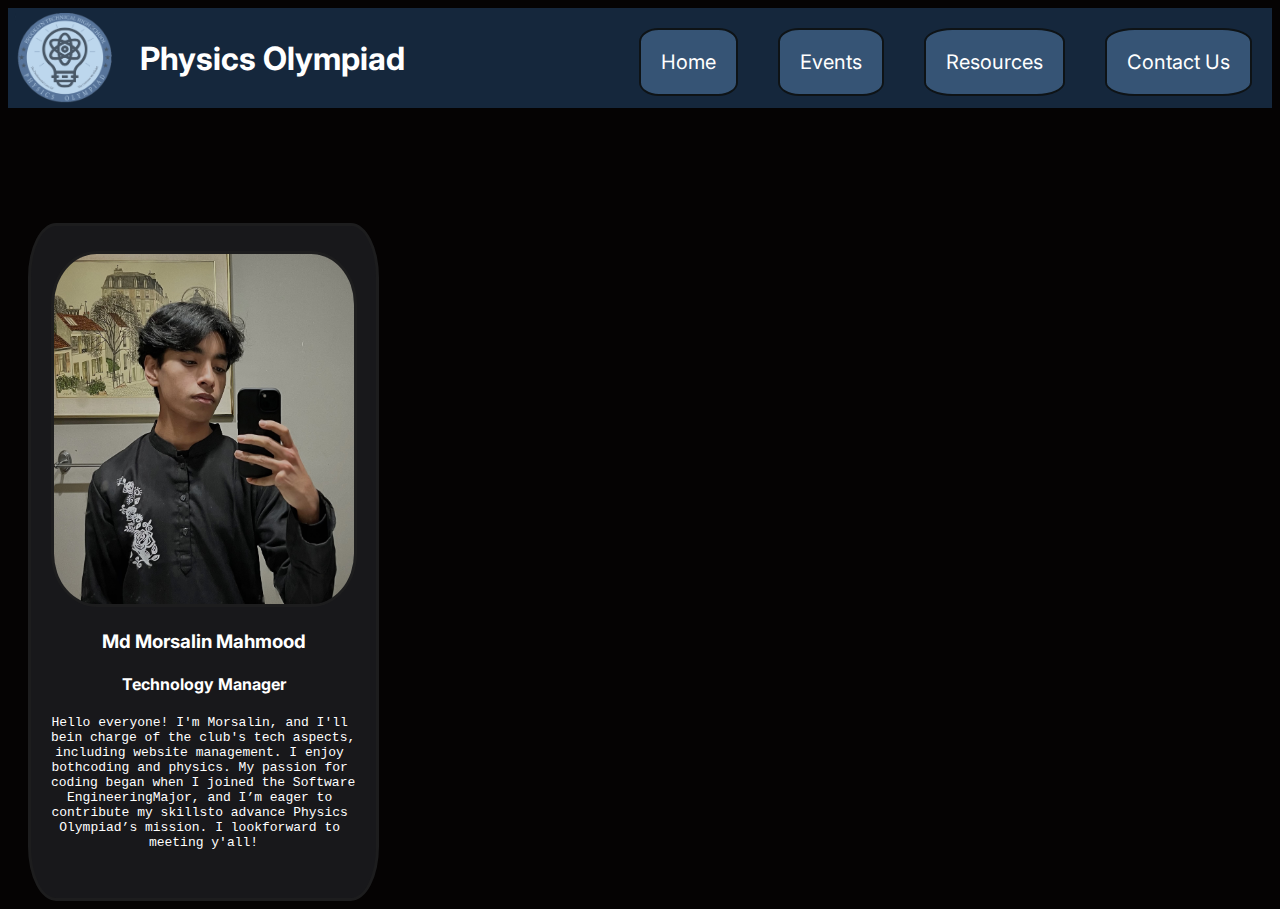
==== contact.html @ ce55f1a2 "home page done, started contact" ====
<!DOCTYPE html>
<html lang="en">
<head>
    <link rel="stylesheet" href="https://fonts.googleapis.com/css2?family=Inter:wght@100..900&display=swap">
    <link rel="icon" type="image/x-icon" href="favicon.png">
    <link rel = "stylesheet" href = style.css> </link>
    <title>Physics Olympiad - Contact Us</title>
</head>
<body>
    <div class="home-top">
        <img src="physics logo.png" alt="Logo">
        <h1>Physics Olympiad</h1>
        <ul>
          <li><a href="contact.html">Contact Us</a></li>
          <li><a href="resource.html">Resources</a></li>
          <li><a href="events.html">Events</a></li>
          <li><a href="index.html">Home</a></li>
        </ul>
      </div>
      <div class="exec1">
        <img src="morsalin pic.jpg" alt="Morsalin" class="pfp">
        <div class="description"></div>
          <h3>Md Morsalin Mahmood</h2>
          <h4>Technology Manager</h4>
          <pre>
Hello everyone! I'm Morsalin, and I'll 
bein charge of the club's tech aspects, 
including website management. I enjoy 
bothcoding and physics. My passion for 
coding began when I joined the Software 
EngineeringMajor, and I’m eager to 
contribute my skillsto advance Physics 
Olympiad’s mission. I lookforward to 
meeting y'all!
          </pre>
        </div>
      </div>
</body>
</html>
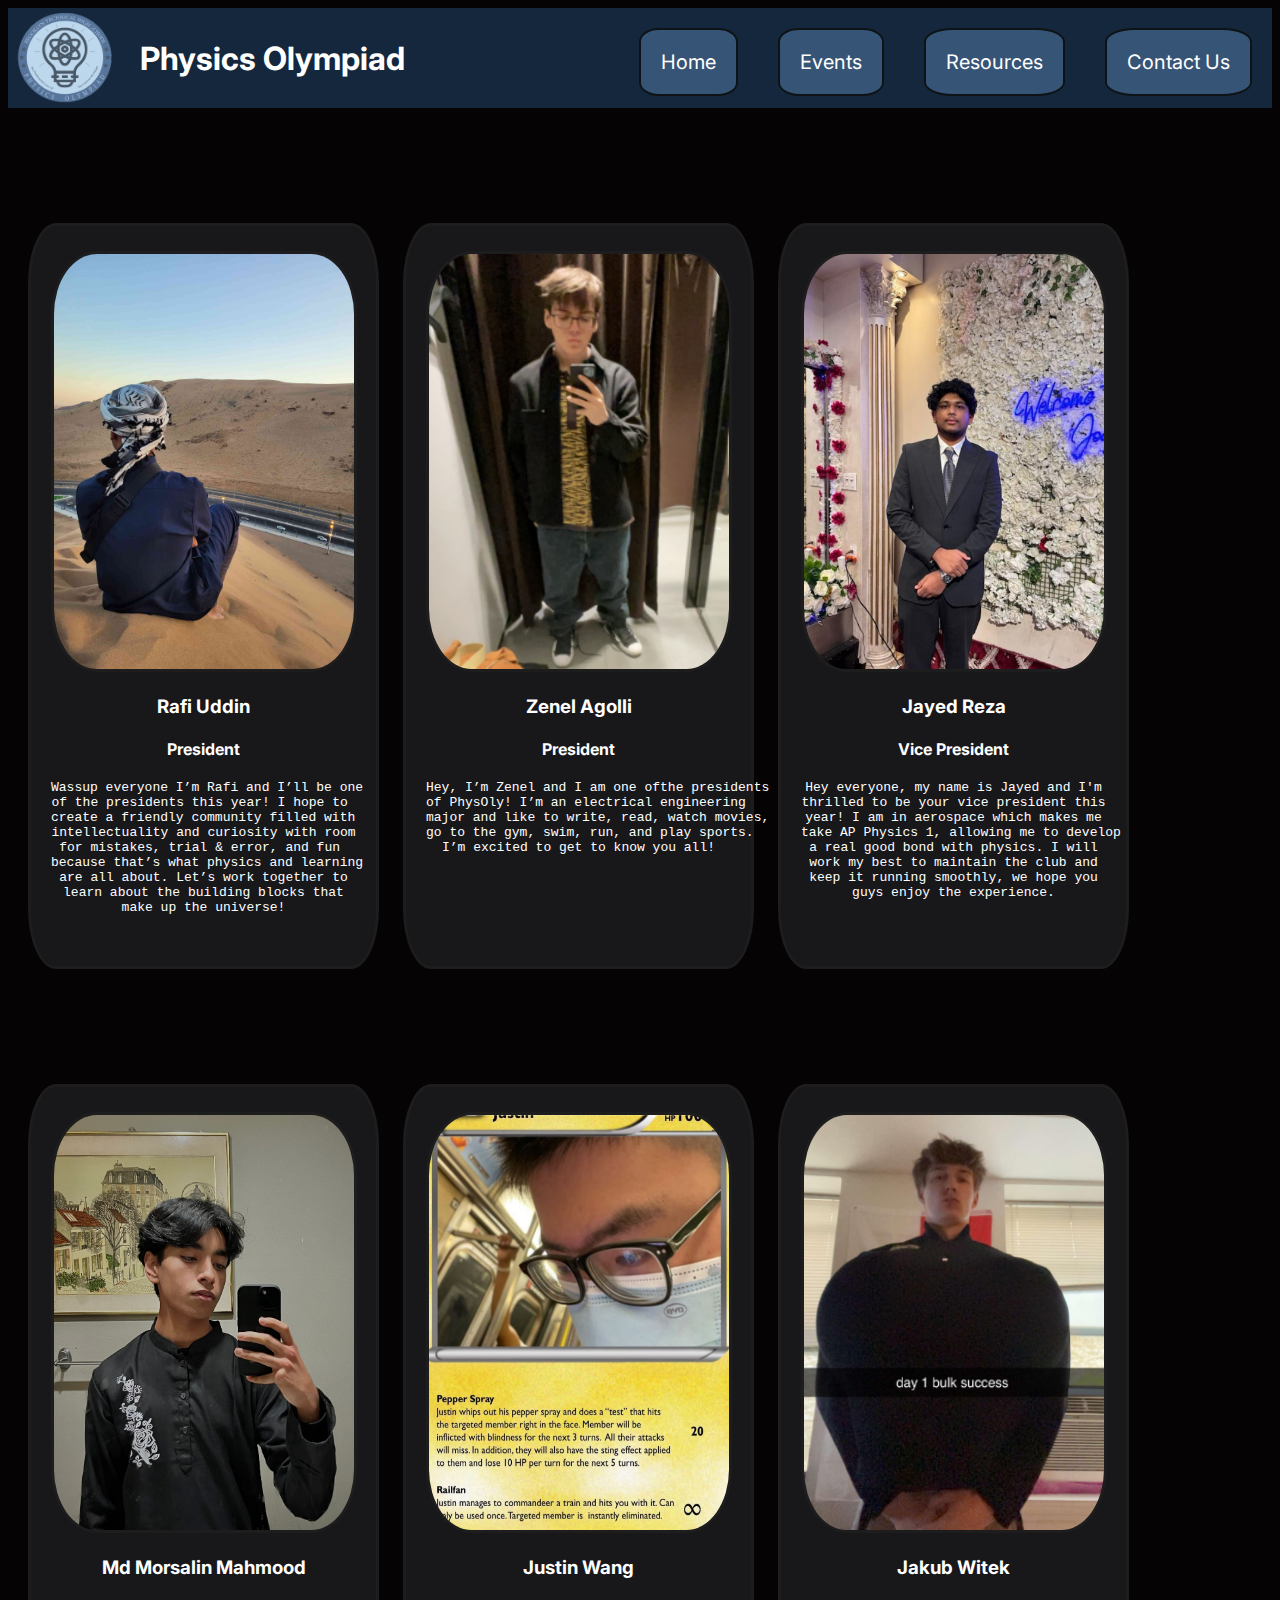
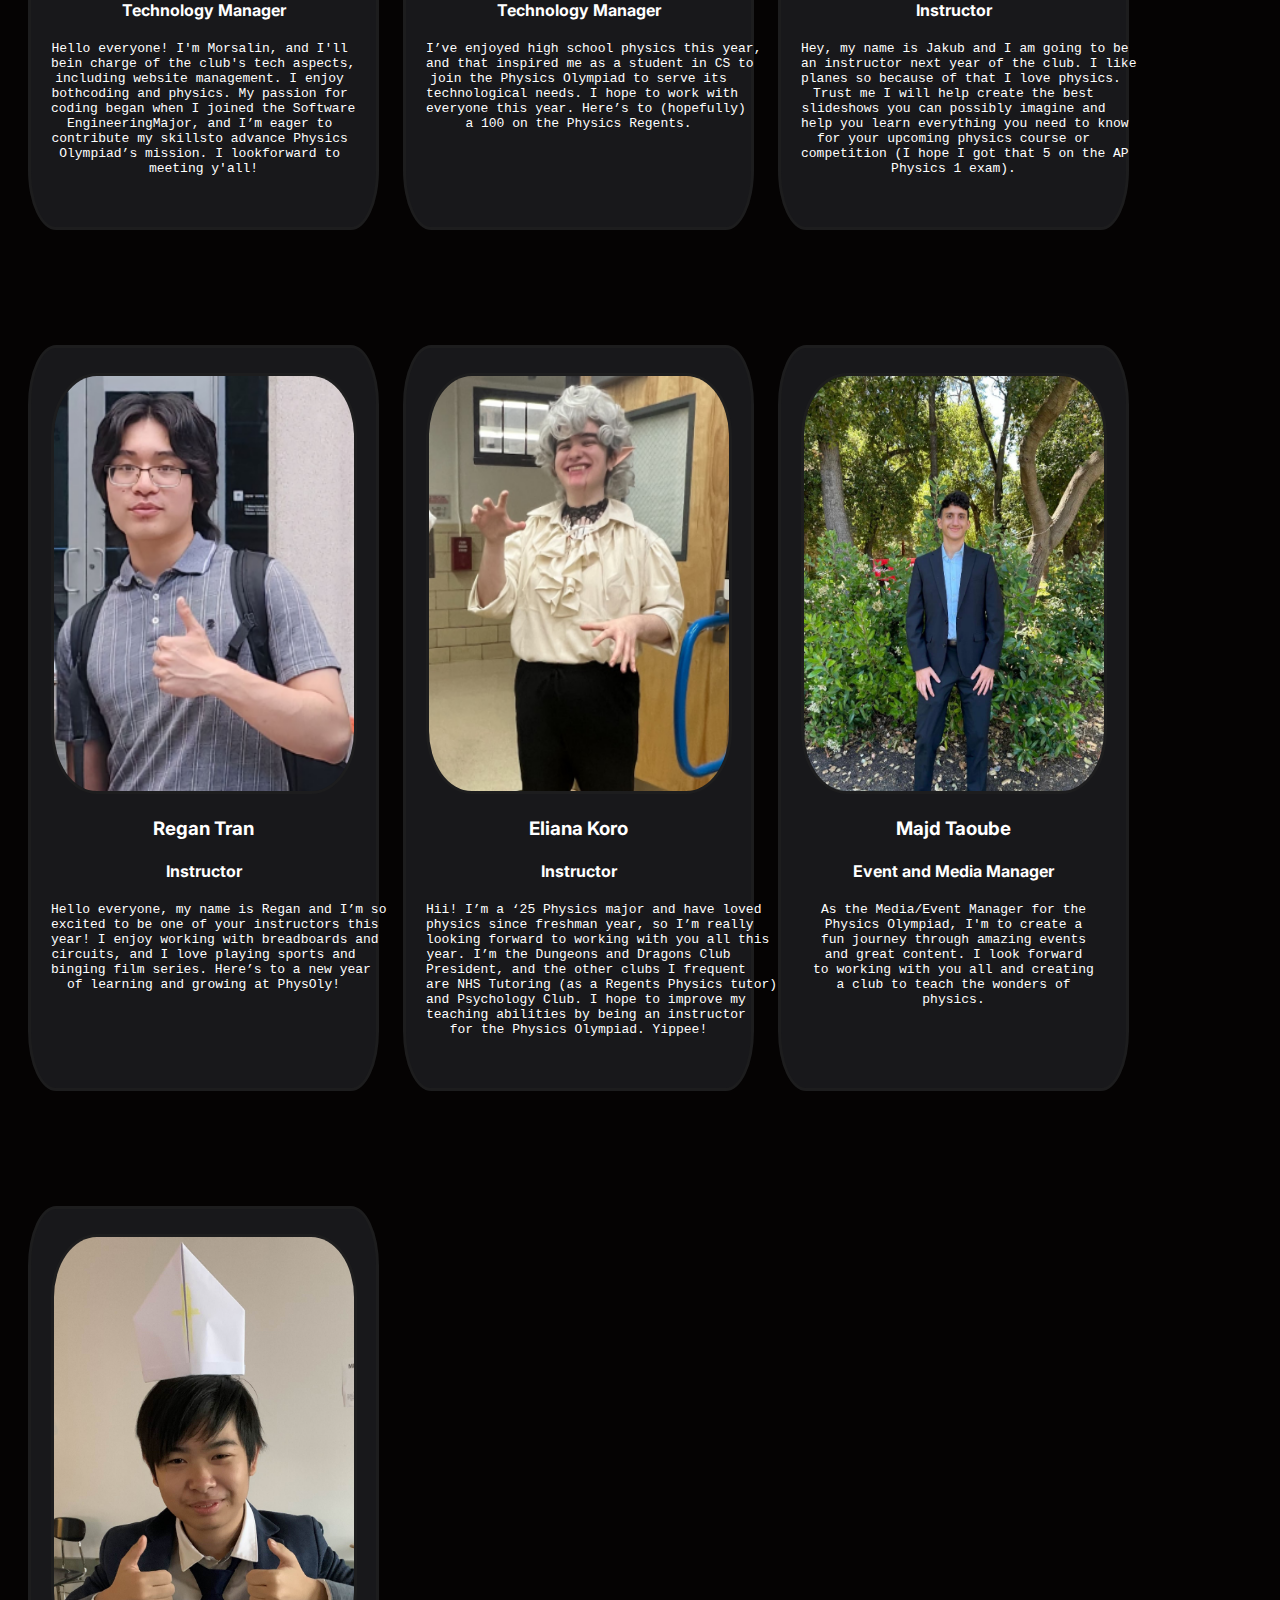
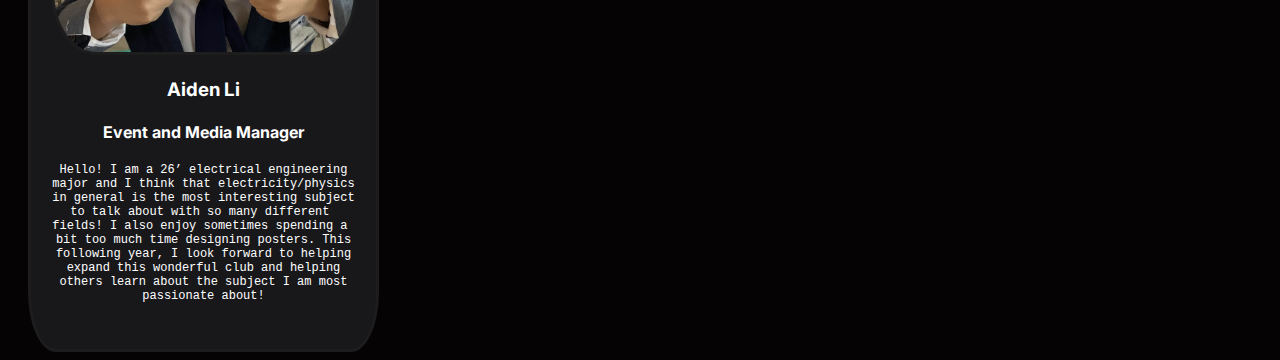
==== commit da5f18e9: "Contact us done" ====
--- a/contact.html
+++ b/contact.html
@@ -18,11 +18,65 @@
         </ul>
       </div>
       <div class="exec1">
-        <img src="morsalin pic.jpg" alt="Morsalin" class="pfp">
+        <img src="rafi.jpg" alt="Rafi" class="pfp">
+        <div class="description"></div>
+          <h3>Rafi Uddin</h2>
+          <h4>President</h4>
+          <pre class="text">
+Wassup everyone I’m Rafi and I’ll be one 
+of the presidents this year! I hope to 
+create a friendly community filled with 
+intellectuality and curiosity with room
+for mistakes, trial & error, and fun 
+because that’s what physics and learning
+are all about. Let’s work together to
+learn about the building blocks that
+make up the universe!
+          </pre>
+        </div>
+      </div>
+      <div class="exec1">
+        <img src="zenel pic.png" alt="Zenel" class="pfp">
+        <div class="description"></div>
+          <h3>Zenel Agolli</h2>
+          <h4>President</h4>
+          <pre class="text">
+Hey, I’m Zenel and I am one ofthe presidents
+of PhysOly! I’m an electrical engineering
+major and like to write, read, watch movies,
+go to the gym, swim, run, and play sports.
+I’m excited to get to know you all!
+
+
+
+
+          </pre>
+        </div>
+      </div>
+      <div class="exec1">
+        <img src="Jayed.png" alt="Jayed" class="pfp">
+        <div class="description"></div>
+          <h3>Jayed Reza</h2>
+          <h4>Vice President</h4>
+          <pre class="text">
+Hey everyone, my name is Jayed and I'm
+thrilled to be your vice president this
+year! I am in aerospace which makes me
+take AP Physics 1, allowing me to develop
+a real good bond with physics. I will
+work my best to maintain the club and
+keep it running smoothly, we hope you
+guys enjoy the experience.
+
+          </pre>
+        </div>
+      </div>
+      <div class="exec1">
+        <img src="morsalin.jpg" alt="Morsalin" class="pfp">
         <div class="description"></div>
           <h3>Md Morsalin Mahmood</h2>
           <h4>Technology Manager</h4>
-          <pre>
+          <pre class="text">
 Hello everyone! I'm Morsalin, and I'll 
 bein charge of the club's tech aspects, 
 including website management. I enjoy 
@@ -35,5 +89,114 @@
           </pre>
         </div>
       </div>
+      <div class="exec1">
+        <img src="Justin.png" alt="Justin" class="pfp">
+        <div class="description"></div>
+          <h3>Justin Wang</h2>
+          <h4>Technology Manager</h4>
+          <pre class="text">
+I’ve enjoyed high school physics this year,
+and that inspired me as a student in CS to
+join the Physics Olympiad to serve its
+technological needs. I hope to work with
+everyone this year. Here’s to (hopefully)
+a 100 on the Physics Regents.
+
+
+
+          </pre>
+        </div>
+      </div>
+      <div class="exec1">
+        <img src="Jakub.png" alt="Jakub" class="pfp">
+        <div class="description"></div>
+          <h3>Jakub Witek</h2>
+          <h4>Instructor</h4>
+          <pre class="text">
+Hey, my name is Jakub and I am going to be
+an instructor next year of the club. I like
+planes so because of that I love physics.
+Trust me I will help create the best
+slideshows you can possibly imagine and
+help you learn everything you need to know
+for your upcoming physics course or
+competition (I hope I got that 5 on the AP
+Physics 1 exam).
+          </pre>
+        </div>
+      </div>
+      <div class="exec1">
+        <img src="Regan.png" alt="Regan" class="pfp">
+        <div class="description"></div>
+          <h3>Regan Tran</h2>
+          <h4>Instructor</h4>
+          <pre class="text">
+Hello everyone, my name is Regan and I’m so
+excited to be one of your instructors this
+year! I enjoy working with breadboards and
+circuits, and I love playing sports and
+binging film series. Here’s to a new year
+of learning and growing at PhysOly!
+
+
+
+          </pre>
+        </div>
+      </div>
+      <div class="exec1">
+        <img src="Eliana.png" alt="Eliana" class="pfp">
+        <div class="description"></div>
+          <h3>Eliana Koro</h2>
+          <h4>Instructor</h4>
+          <pre class="text">
+Hii! I’m a ‘25 Physics major and have loved
+physics since freshman year, so I’m really
+looking forward to working with you all this
+year. I’m the Dungeons and Dragons Club
+President, and the other clubs I frequent
+are NHS Tutoring (as a Regents Physics tutor)
+and Psychology Club. I hope to improve my
+teaching abilities by being an instructor
+for the Physics Olympiad. Yippee!
+          </pre>
+        </div>
+      </div>
+      <div class="exec1">
+        <img src="Majd.png" alt="Majd" class="pfp">
+        <div class="description"></div>
+          <h3>Majd Taoube</h2>
+          <h4>Event and Media Manager</h4>
+          <pre class="text">
+As the Media/Event Manager for the
+Physics Olympiad, I'm to create a
+fun journey through amazing events
+and great content. I look forward
+to working with you all and creating
+a club to teach the wonders of
+physics.
+
+
+          </pre>
+        </div>
+      </div>
+      <div class="exec1">
+        <img src="Aiden.jpg" alt="Aiden" class="pfp">
+        <div class="description"></div>
+          <h3>Aiden Li</h2>
+          <h4>Event and Media Manager</h4>
+          <pre class="text2">
+Hello! I am a 26’ electrical engineering
+major and I think that electricity/physics
+in general is the most interesting subject
+to talk about with so many different 
+fields! I also enjoy sometimes spending a 
+bit too much time designing posters. This
+following year, I look forward to helping
+expand this wonderful club and helping
+others learn about the subject I am most
+passionate about!
+          </pre>
+        </div>
+      </div>
 </body>
 </html>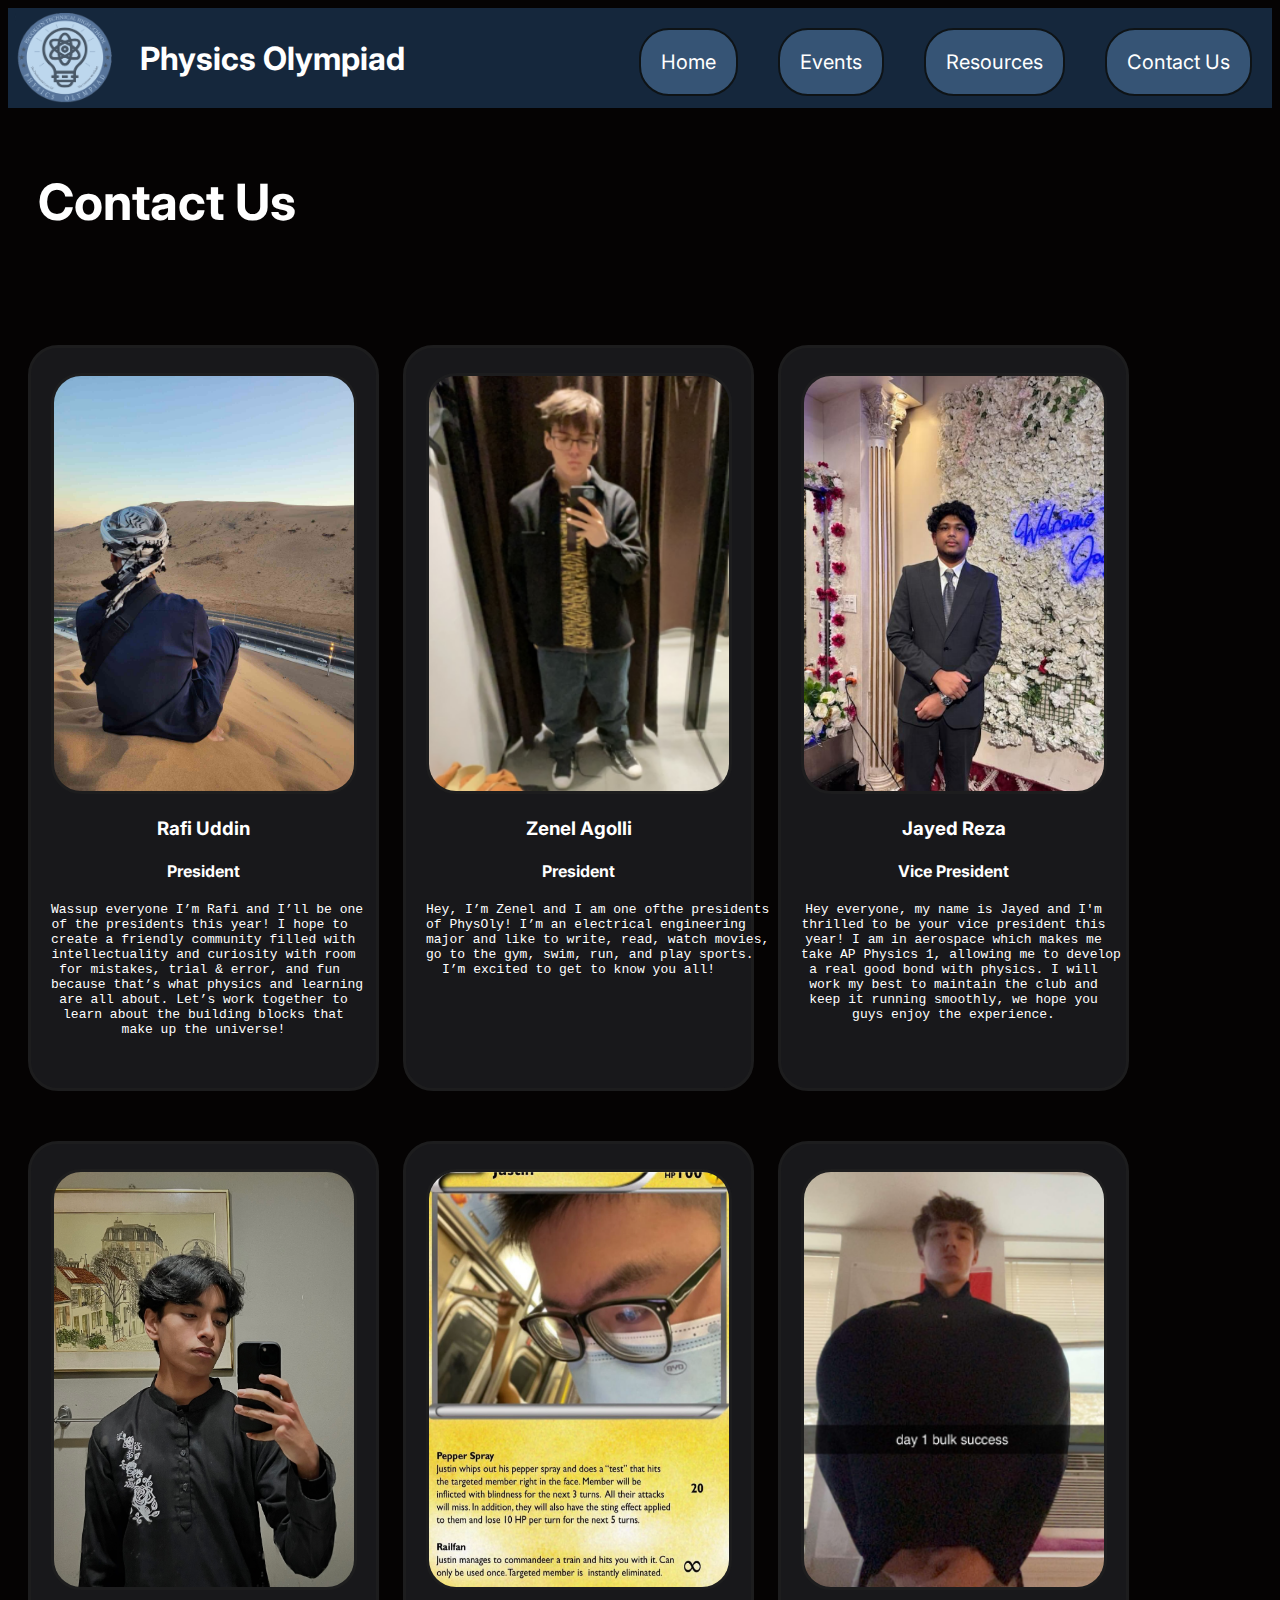
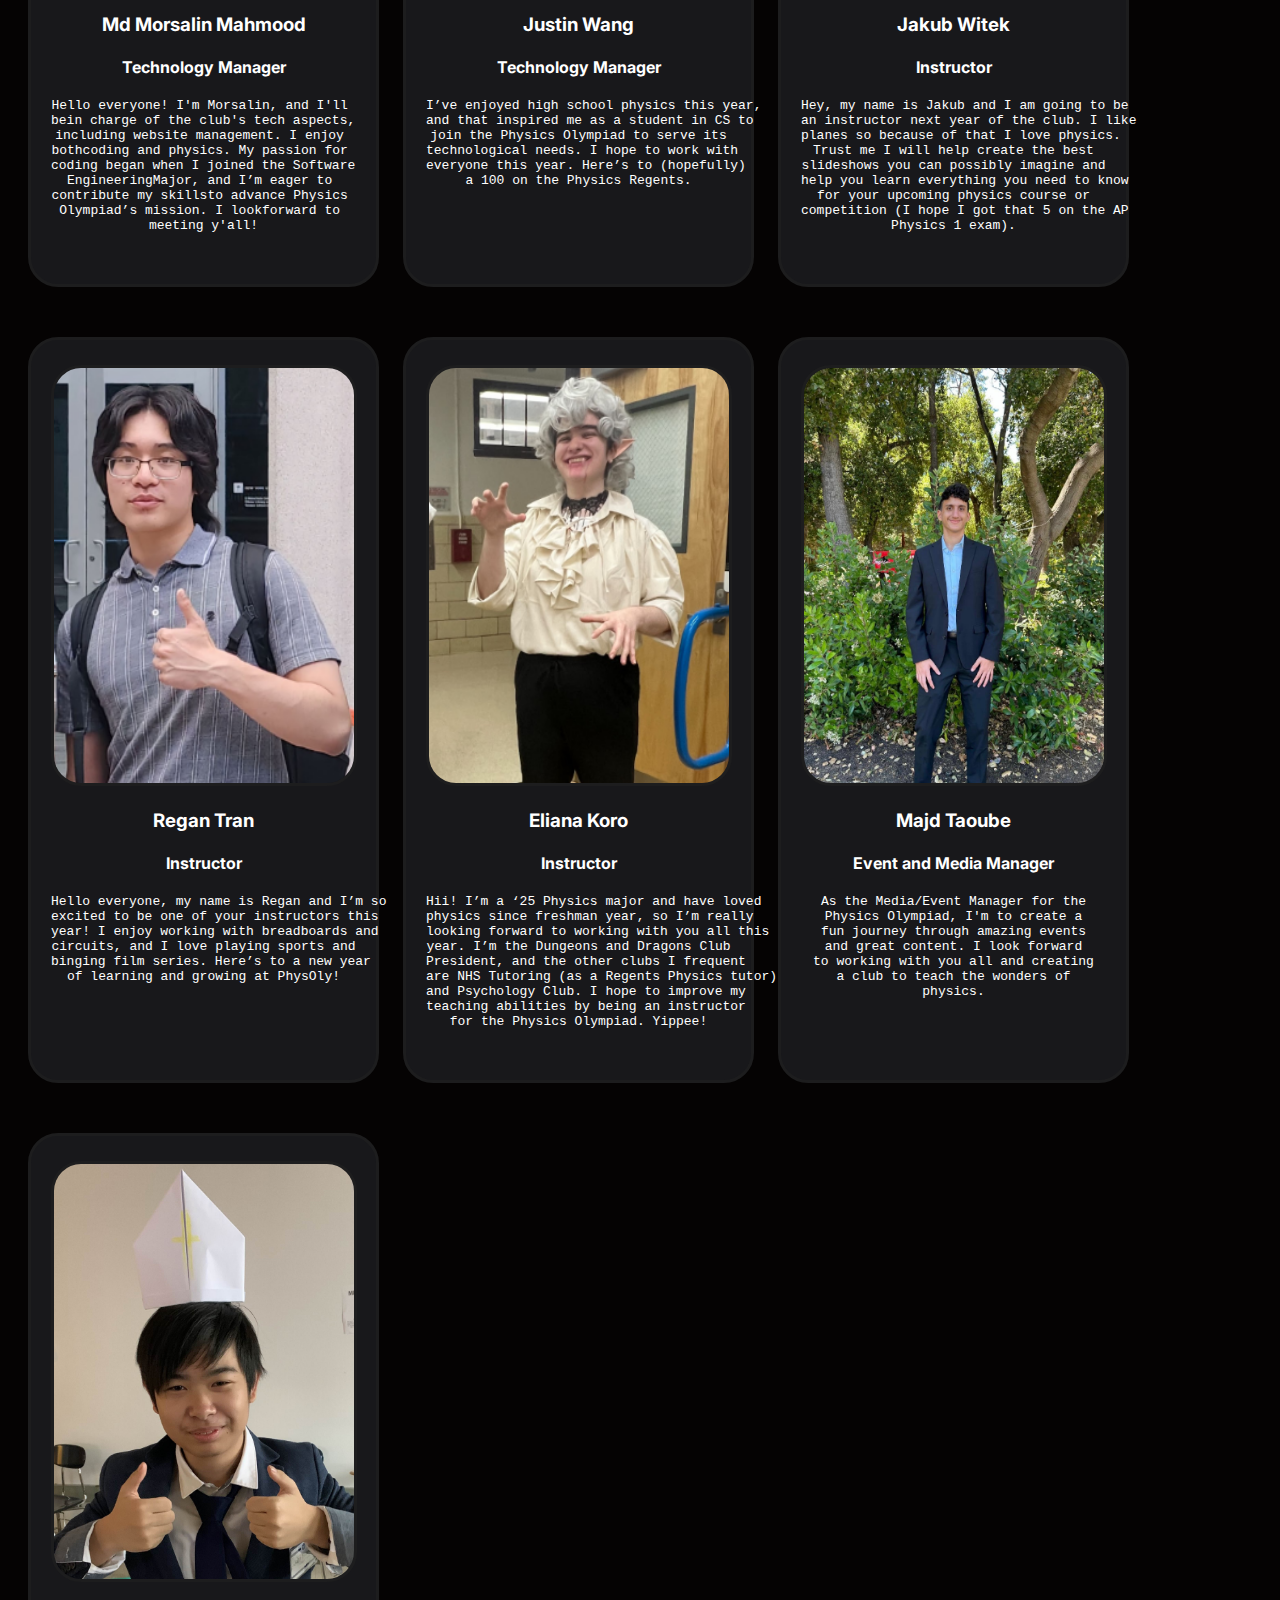
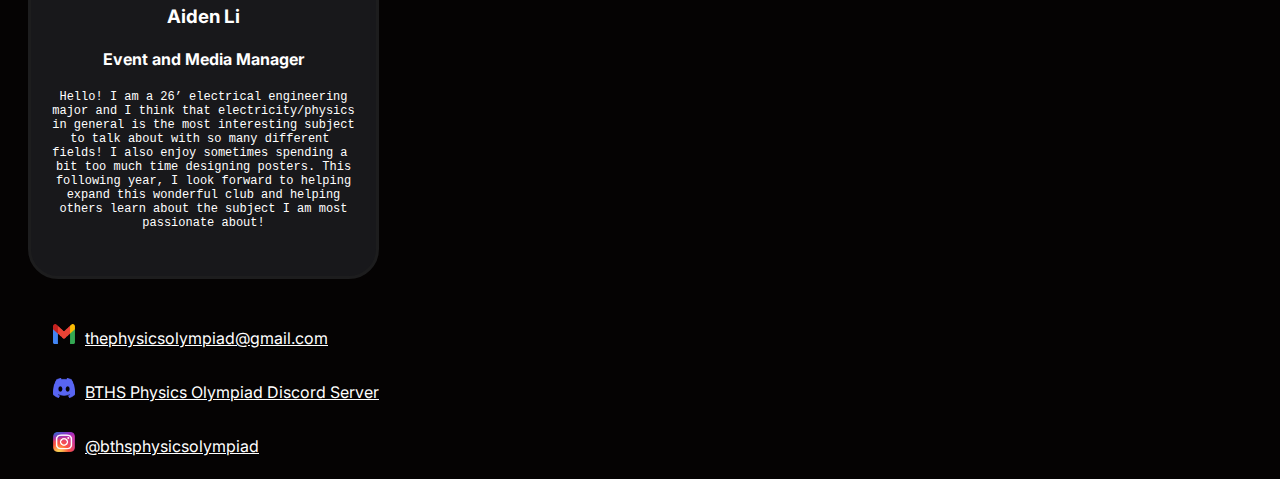
==== commit b8fc0fc1: "fixed centering, and finished contact" ====
--- a/contact.html
+++ b/contact.html
@@ -17,6 +17,7 @@
           <li><a href="index.html">Home</a></li>
         </ul>
       </div>
+      <h1 class="heading">Contact Us</h1>
       <div class="exec1">
         <img src="rafi.jpg" alt="Rafi" class="pfp">
         <div class="description"></div>
@@ -198,5 +199,12 @@
           </pre>
         </div>
       </div>
+      <div class="contact-info">
+        <ul>
+          <li><img src="gmail logo.png" alt="Gmail"><a href="mailto:thephysicsolympiad@gmail.com">thephysicsolympiad@gmail.com</a></li>
+          <li><img src="discord logo.png" alt="Discord"><a href="https://discord.gg/SZXtnkY8F8" target="_blank">BTHS Physics Olympiad Discord Server</a></li>
+          <li><img src="insta logo.png" alt="Instagram"><a href="https://www.instagram.com/bthsphysicsolympiad/?next=%2F" target="_blank">@bthsphysicsolympiad</a></li>
+        </ul>
+      </div>
 </body>
 </html>